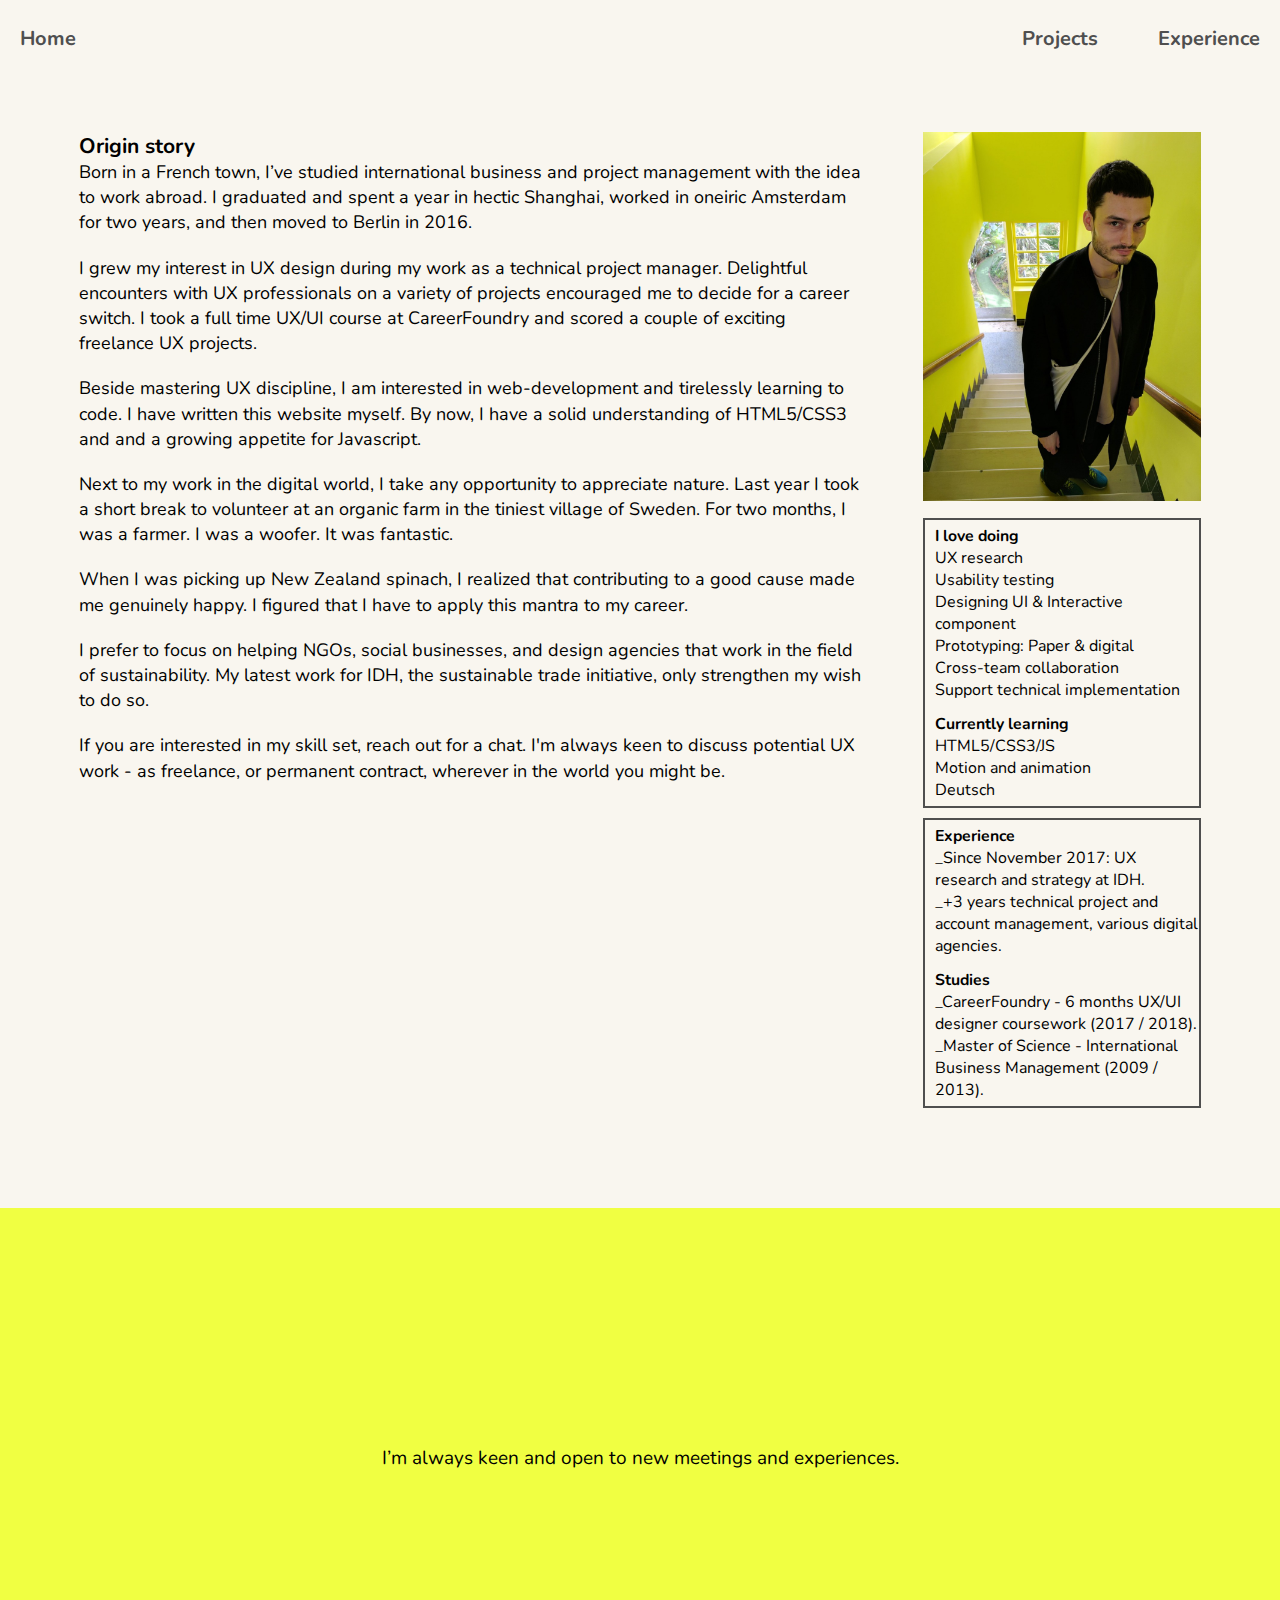
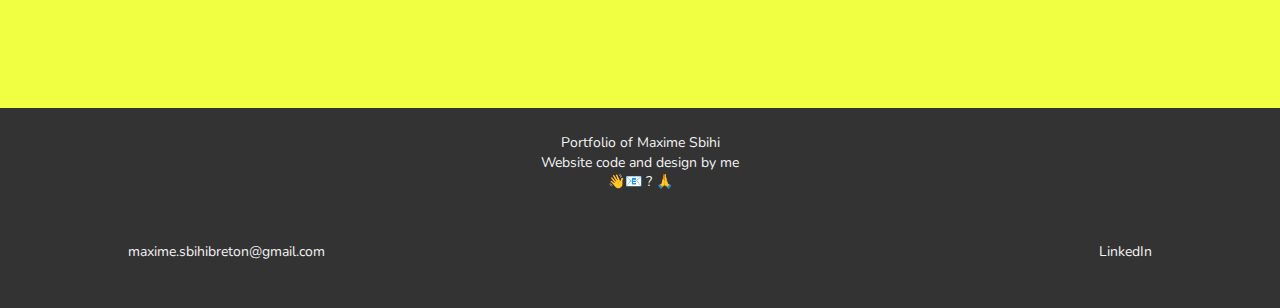
==== experience.html @ 3a401d7e "Update experience.html" ====
<!DOCTYPE html>
<html>
  <head>
    
    <!-- Global site tag (gtag.js) - Google Analytics -->
<script async src="https://www.googletagmanager.com/gtag/js?id=UA-114284497-1"></script>
<script>
  window.dataLayer = window.dataLayer || [];
  function gtag(){dataLayer.push(arguments);}
  gtag('js', new Date());

  gtag('config', 'UA-114284497-1');
</script>

    
    <meta charset="utf-8">
    <meta name="viewport" content="width=device-width, initial-scale=1, shrink-to-fit=no">
    <meta name="description" content="UX designer based in Berlin. I do user research and testings, UI animation and prototype. Freelancer and consultant for agencies, NGOs and start-ups.">
    <link rel="stylesheet" href="/css/experience.css" />
    <title>I like you</title>
    <link href="https://fonts.googleapis.com/css?family=Nunito" rel="stylesheet">
     <link rel="icon" href="/Images/meme.jpg" type="image/gif" sizes="16x16">

  </head>

  <body>

    <header>
      <nav class="mainnav">


          <ul class="nav-ul-flex">

                        <li class="second-lihome"> <a href="index.html" class="second-navlinks">Home</a></li>

                        <li class="second-liprojects"> <a href="/projects/overview.html" class="second-navlinks">Projects</a></li>

                        <li class="second-liabout"> <a href="experience.html" class="second-navlinks">Experience</a> </li>

           </ul>


      </nav>
  </header>

<section class="section-about">

      <div class="grid-container">
          <div class="content">
          <h3>Origin story</h3>
            <p> Born in a French town, I’ve studied international business and project management with the idea to work abroad. I graduated and spent a year in hectic Shanghai, worked in oneiric Amsterdam for two years, and then moved to Berlin in 2016.</p>

            <p>I grew my interest in UX design during my work as a technical project manager. Delightful encounters with UX professionals on a variety of projects encouraged me to decide for a career switch. I took a full time UX/UI course at CareerFoundry and scored a couple of exciting freelance UX projects.</p>

            <p>Beside mastering UX discipline, I am interested in web-development and tirelessly learning to code. I have written this website myself. By now, I have a solid understanding of HTML5/CSS3 and and a growing appetite for Javascript.</p>
            
           <p> Next to my work in the digital world, I take any opportunity to appreciate nature. Last year I took a short break to volunteer at an organic farm in the tiniest village of Sweden. For two months, I was a farmer. I was a woofer. It was fantastic.</p>
           <p> When I was picking up New Zealand spinach, I realized that contributing to a good cause made me genuinely happy. I figured that I have to apply this mantra to my career.</p>

<p>I prefer to focus on helping NGOs, social businesses, and design agencies that work in the field of sustainability. My latest work for IDH, the sustainable trade initiative, only strengthen my wish to do so.</p> 

<p>If you are interested in my skill set, reach out for a chat. I'm always keen to discuss potential UX work - as freelance, or permanent contract, wherever in the world you might be.</p>
            
        </div>

  <div class="image">
    <figure>
      <img src="Images/itsmemax2.jpg" class="photomax" alt="you should see my photo. If not it's broken">
  </figure>

</div>

      <div class="rectangle1">

          <div class="ilovedoinggroup">
          <h5>I love doing</h5>
          <ul>
            <li>UX research </li>
            <li>Usability testing</li>
            <li>Designing UI & Interactive component</li>
            <li>Prototyping: Paper & digital </li>
            <li>Cross-team collaboration</li>
            <li>Support technical implementation</li>
        </ul>
      </div>

        <div class="currentlylearninggroup">
        <h5>Currently learning</h5>
        <ul>
          <li>HTML5/CSS3/JS </li>
          <li>Motion and animation</li>
          <li>Deutsch</li>
      </ul>
    </div>

</div>

        <div class="rectangle2">

          <div class="experience">
          <h5>Experience</h5>
          <ul>
            <li>_Since November 2017: UX research and strategy at IDH.</li>
            <li>_+3 years technical project and account management, various digital agencies.</li>
          </ul>
        </div>

          <div class="studies">
          <h5>Studies</h5>
          <ul>
            <li>_CareerFoundry - 6 months UX/UI designer coursework (2017 / 2018).</li>
            <li>_Master of Science - International Business Management (2009 / 2013).</li>
          </ul>
        </div>

  </div>


</div>

</section>

<section class="contact">
  <div class="contact-flex">
    <p class="contact-text"> I’m always keen and open to new meetings and experiences.</p>
  </div>
</section>

<footer>

  <div class="footer-flex">

  <p class="p-title">Portfolio of Maxime Sbihi<br>
  Website code and design by me<br>
  👋📧 ? 🙏</p>

    <div class="contacts">
      <p class="contact-email"><a class="contacturl" href="mailto:maxime.sbihibreton@gmail.com?subject=Hey Max, hiya!">maxime.sbihibreton@gmail.com</a></p>

      <p class="contact-linkedin"><a class="Linkedinlink" href="https://www.linkedin.com/in/maxime-sbihi-1000/" target="_blank">LinkedIn</a></p>
  </div>

</div>
</footer>


    </body>
</html>
---- css/experience.css ----
* {
  -webkit-box-sizing: border-box;
     -moz-box-sizing: border-box;
          box-sizing: border-box;
  background-color: #F9F6EF;
  margin: 0;
  padding: 0;
}

body {
  font-family: 'Avenir','Nunito', sans-serif;
  font-size: 19px;
}


a {
  text-decoration: none;
  color: black;
}


/* NAVIGATION */
.mainnav {
  margin-top: 5px;
}

.nav-ul-flex {
  display: flex;
  flex-wrap: nowrap;
  width: 100%;
}

.nav-ul-flex > li {
  font-size: 20px;
}

.second-lihome {
  display: flex;
  justify-content: flex-start;
  align-items: center;
  padding: 20px;
  width: 100%;
  font-weight: bold;
}

.second-liprojects {
  display: flex;
  justify-content: center;
  align-items: center;
  padding: 20px;
  width: 180px;
  font-weight: bold;
}

.second-liabout {
  display: flex;
  justify-content: flex-end;
  align-items: center;
  margin-left: auto;
  padding: 20px;
  width: 180px;
  font-weight: bold;
}


.second-navlinks {
  color: #4F4F4F;
}


.second-navlinks:hover {
  color: #FFA1A1;
}


@media (max-width: 500px) {
  .second-liprojects {
    display: flex;
    align-items: center;
    justify-content: center;
    text-align: center;
    padding: 20px;
    margin: 0 auto;
    width: auto;
    font-size: 20px;
    border-right: 2px solid #FFA1A1;
  }

}
/* END NAV */

.section-about {
  margin-top: 60px;
}

.spinach {
  text-decoration: underline;
  text-decoration-color: #4F4F4F;
}

.spinach:hover {
  text-decoration: underline;
  text-decoration-color: #FFA1A1;
  color: #FFA1A1;
}


/* Content in the rectangle */
ul {
  list-style-type: none;
}

li {
  font-size: 16px;
}

/* PHOTO */
img {
  width: 100%;
  height: 100%;
  object-fit: scale-down;
  margin: 0;
  padding: 0;
}



/* GRID AREAS */
.content {
  grid-area: content;
  padding-right: 50px;
  font-size: 18px;

}

.image {
  grid-area: image;
}

.rectangle1 {
  grid-area: skills;
  border: 2px solid #4F4F4F;
}

.rectangle2 {
  grid-area: interests;
  border: 2px solid #4F4F4F;
}

/* STYLE GROUPS */
.ilovedoinggroup {
  margin-bottom: 12px;
  margin-top: 5px;
  padding-left: 10px;
}

.currentlylearninggroup {
  padding-left: 10px;
  padding-bottom: 5px;
}

.experience {
  margin-bottom: 12px;
  margin-top: 5px;
  padding-left: 10px;
}

.studies {
  padding-left: 10px;
  padding-bottom: 5px;
}

/* GRID */
.grid-container {
  display: grid;
  grid-column-gap: 10px;
  grid-row-gap: 10px;
  grid-template-columns: 0.1fr 3fr 0.1fr;
  grid-template-areas:
  ". content ."
  ". image ."
  ". skills ."
  ". interests ."
}

@media (min-width: 500px) {
  .grid-container {
    grid-template-columns: 0.1fr 1fr 1fr 0.1fr;
    grid-template-areas:
    ". content  content ."
    ". image    image ."
    ". skills  interests ."
 }
}

 @media (min-width: 800px) {
  .grid-container {
    grid-template-columns: 0.5fr 6fr 2fr 0.5fr;
    grid-template-rows: auto;
    grid-template-areas:
    ". content  image ."
    ". content skills ."
    ". content interests ."

}
}


/* intro text style */
 p {
  margin-bottom: 20px;
  line-height: 1.4;

}

.p1 {
 margin-bottom: 20px;
 line-height: 1.4;
}




/* Yellow contact section */
.contact-flex {
  width: 100%;
  height: 500px;
  background-color: #F0FF42;
  display: flex;
  justify-content: center;
  margin-top: 100px;
}

.contact-text {
  display: flex;
  align-items: center;
  padding: 0;
  margin: 0;
  background-color: inherit;
}


.contact-flex:hover {
  background-color: #FFA1A1;
  color: white;
}

@media (max-width: 600px) {
  .contact-text {
    margin-left: 20px;
    margin-right: 20px;
    text-align: center;
  }
  }


  
/* Footer  */
footer {
  height: 275px;
  width: 100%;
  background-color: #333333;
  position: absolute;
}

.footer-flex {
  height: 275px;
  width: 100%;
  background-color: #333333;
  position: absolute;
}

.contacts {
  background-color: #333333;
}

footer p {
  color: #F2F2F2;
  font-size: 14px;
  background-color: inherit;
}

.p-title {
  display: block;
  width: 80%;
  height: auto;
  text-align: center;
  justify-content: center;
  margin-left: auto;
  margin-right: auto;
  margin-top: 25px;
  margin-bottom: 90px;
}

.contact-email {
  width: auto;
  text-align: center;
  justify-content: center;
  margin-left: auto;
  margin-right: auto;
  margin-bottom: 20px;
}

.contact-linkedin {
  width: auto;
  text-align: center;
  justify-content: center;
  margin-left: auto;
  margin-right: auto;
}

.Linkedinlink, .contacturl {
  text-decoration: none;
  background-color: inherit;
  color: #F2F2F2;
}


@media (min-width: 600px) {


  footer, .footer-flex {
    height: 200px;
  }

  .p-title {
    display: block;
    justify-content: center;
    width: auto;
    text-align: center;
    margin-left: auto;
    margin-right: auto;
    margin-bottom: 50px;
  }

  .contacts {
    display: flex;
  }

  .contact-email {
    display: flex;
    justify-content: flex-start;
    width: auto;
    text-align: left;
    margin-left: 5%;
    margin-right: auto;
  }


  .contact-linkedin {
    display: flex;
    justify-content: flex-end;
    width: auto;
    text-align: left;
    margin-right: 5%;
    margin-bottom: 0px;
  }

.Linkedinlink:hover {
  color: #1485BD;
}
}


@media (min-width: 900px) {

  .contact-email {
    margin-left: 10%;
  }

  .contact-linkedin {
    margin-right: 10%;
}

}
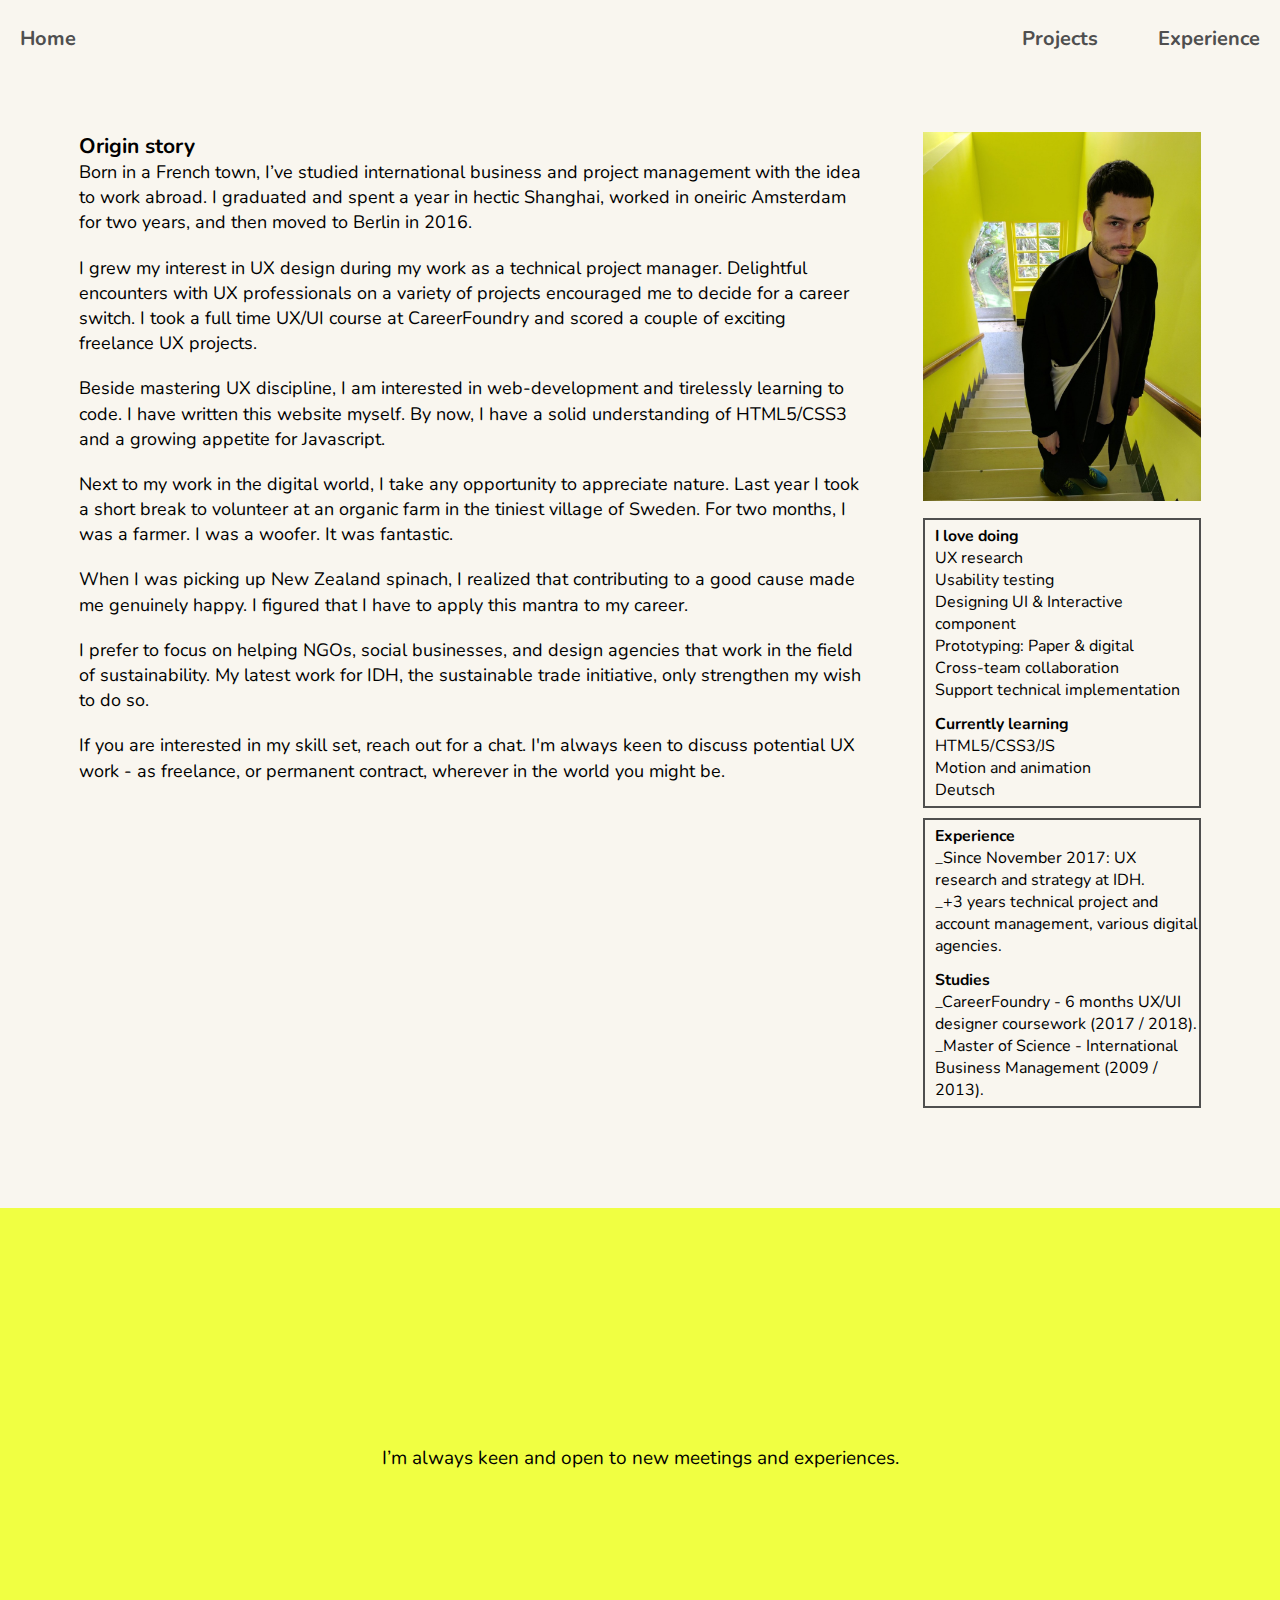
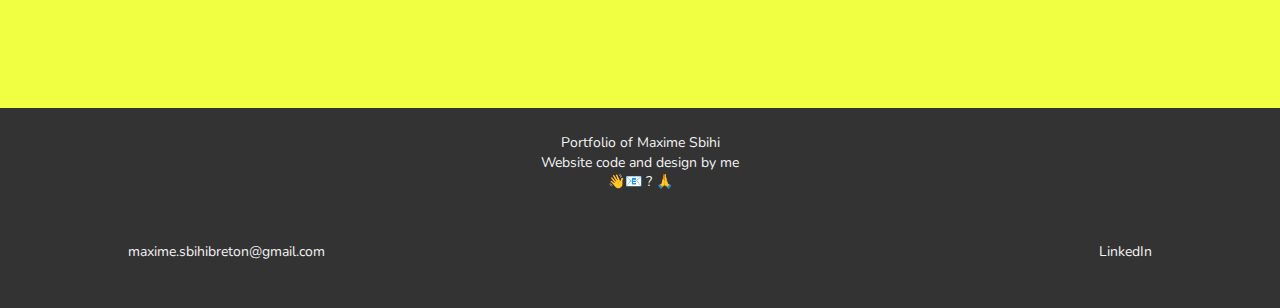
==== commit a69551ca: "Update experience.html" ====
--- a/experience.html
+++ b/experience.html
@@ -52,7 +52,7 @@
 
             <p>I grew my interest in UX design during my work as a technical project manager. Delightful encounters with UX professionals on a variety of projects encouraged me to decide for a career switch. I took a full time UX/UI course at CareerFoundry and scored a couple of exciting freelance UX projects.</p>
 
-            <p>Beside mastering UX discipline, I am interested in web-development and tirelessly learning to code. I have written this website myself. By now, I have a solid understanding of HTML5/CSS3 and and a growing appetite for Javascript.</p>
+            <p>Beside mastering UX discipline, I am interested in web-development and tirelessly learning to code. I have written this website myself. By now, I have a solid understanding of HTML5/CSS3 and a growing appetite for Javascript.</p>
             
            <p> Next to my work in the digital world, I take any opportunity to appreciate nature. Last year I took a short break to volunteer at an organic farm in the tiniest village of Sweden. For two months, I was a farmer. I was a woofer. It was fantastic.</p>
            <p> When I was picking up New Zealand spinach, I realized that contributing to a good cause made me genuinely happy. I figured that I have to apply this mantra to my career.</p>
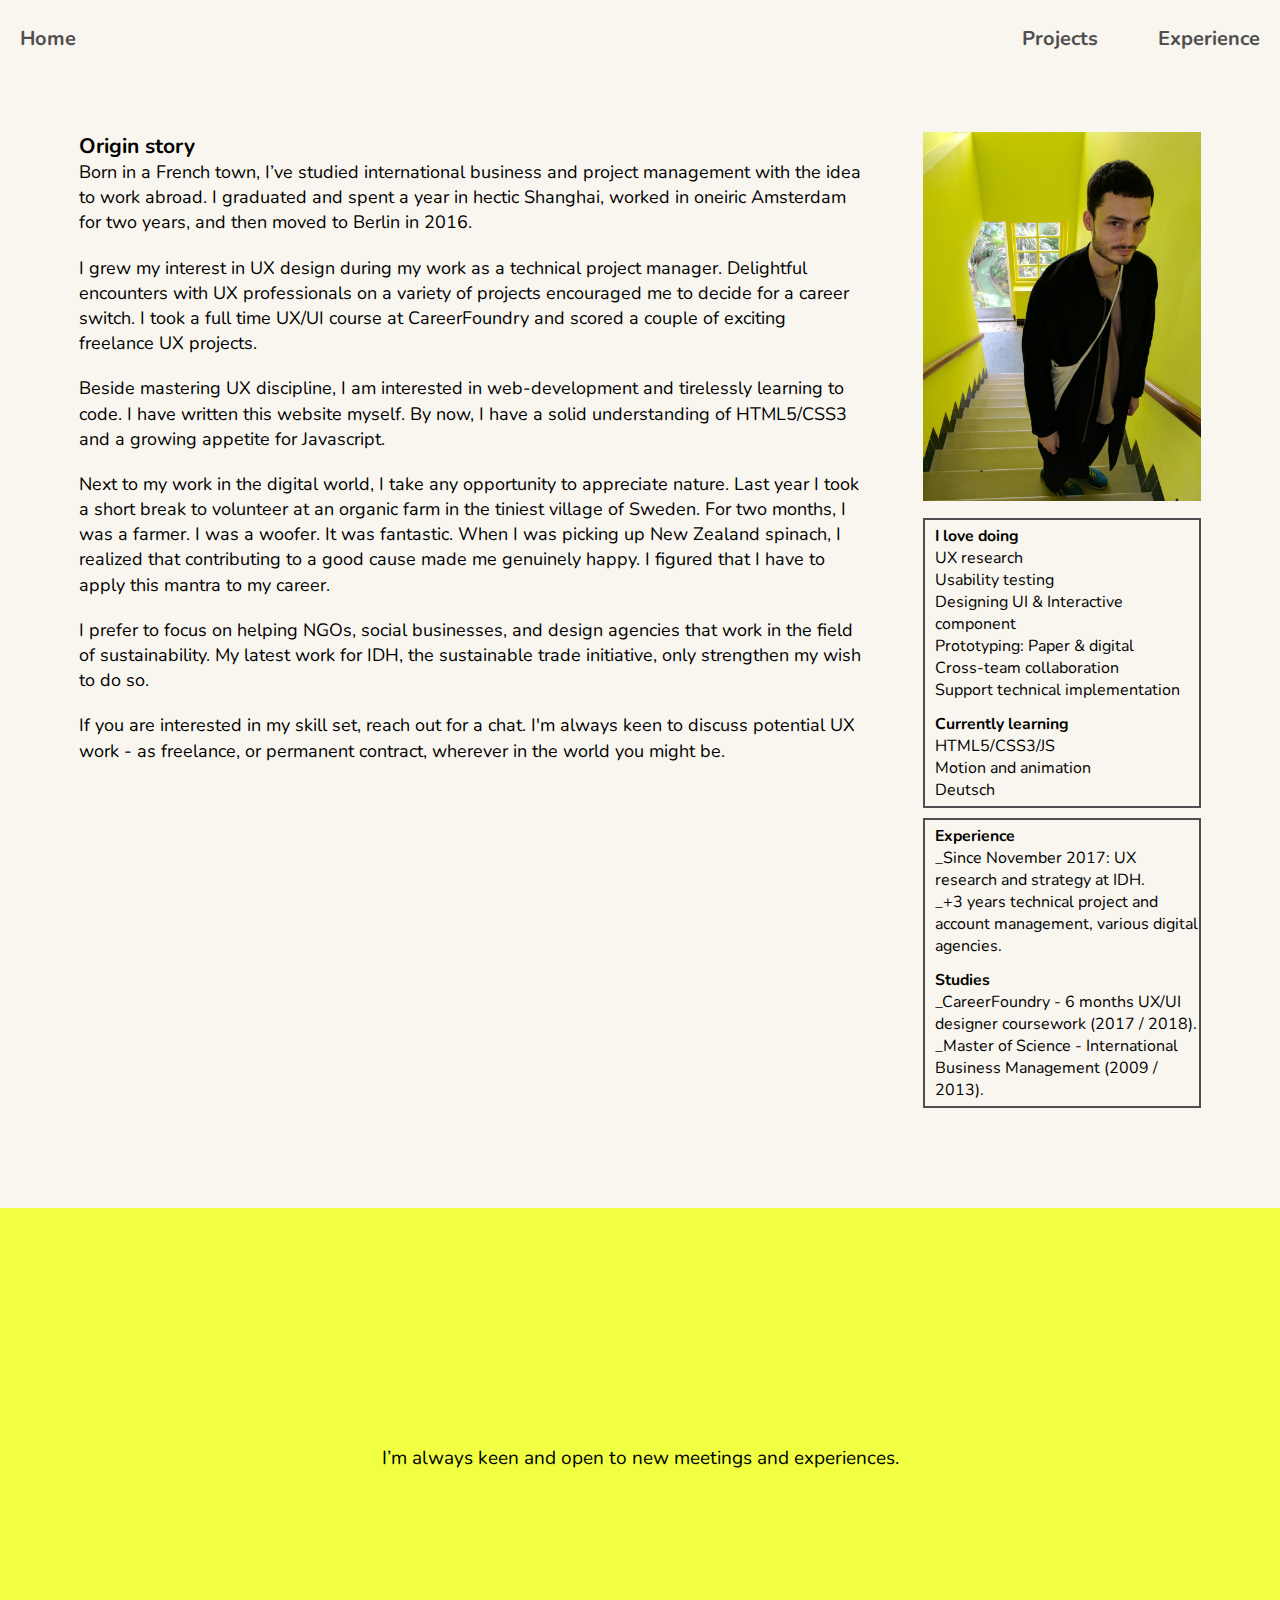
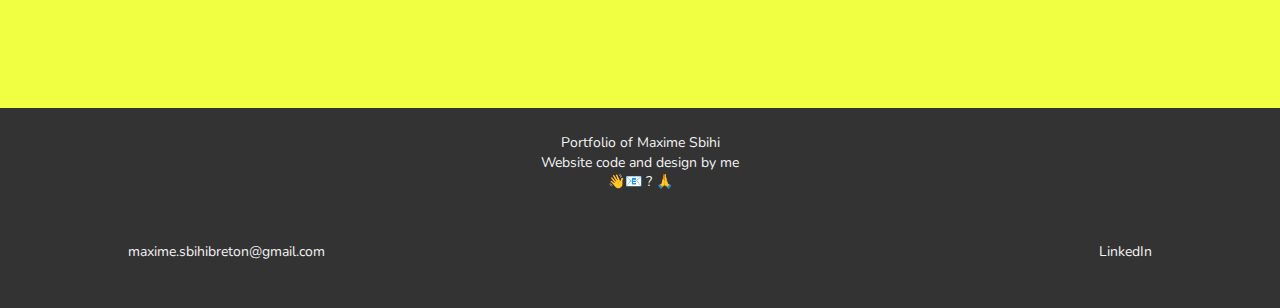
==== commit 6ed7a678: "Update experience.html" ====
--- a/experience.html
+++ b/experience.html
@@ -54,8 +54,7 @@
 
             <p>Beside mastering UX discipline, I am interested in web-development and tirelessly learning to code. I have written this website myself. By now, I have a solid understanding of HTML5/CSS3 and a growing appetite for Javascript.</p>
             
-           <p> Next to my work in the digital world, I take any opportunity to appreciate nature. Last year I took a short break to volunteer at an organic farm in the tiniest village of Sweden. For two months, I was a farmer. I was a woofer. It was fantastic.</p>
-           <p> When I was picking up New Zealand spinach, I realized that contributing to a good cause made me genuinely happy. I figured that I have to apply this mantra to my career.</p>
+           <p> Next to my work in the digital world, I take any opportunity to appreciate nature. Last year I took a short break to volunteer at an organic farm in the tiniest village of Sweden. For two months, I was a farmer. I was a woofer. It was fantastic. When I was picking up New Zealand spinach, I realized that contributing to a good cause made me genuinely happy. I figured that I have to apply this mantra to my career.</p>
 
 <p>I prefer to focus on helping NGOs, social businesses, and design agencies that work in the field of sustainability. My latest work for IDH, the sustainable trade initiative, only strengthen my wish to do so.</p> 
 
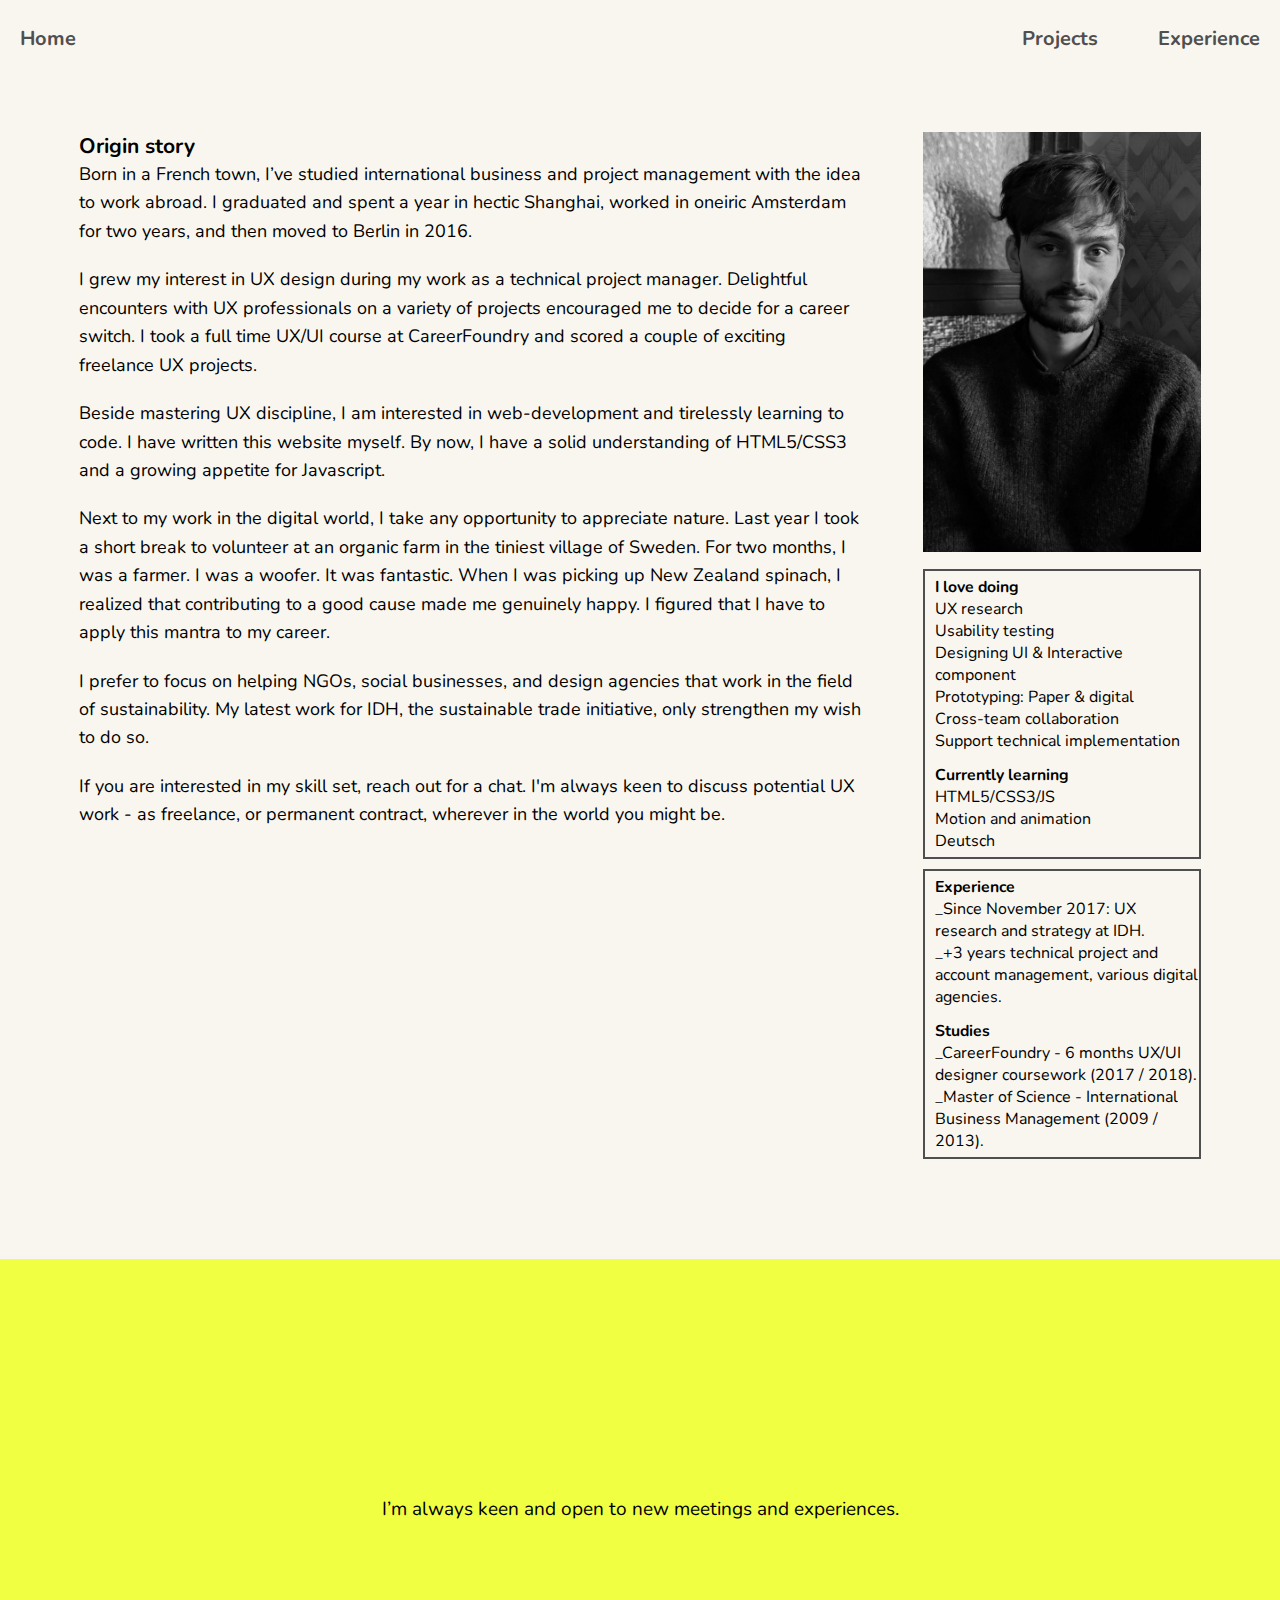
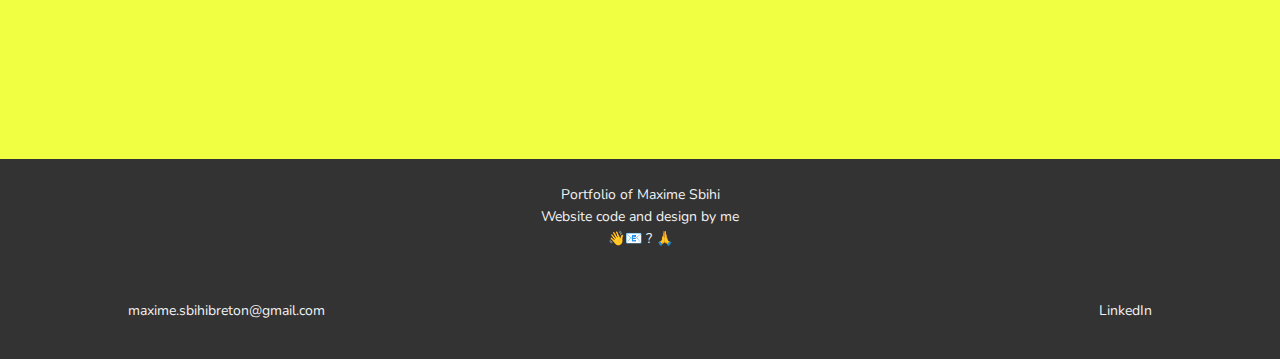
==== commit 0cc95c19: "Update experience.html" ====
--- a/experience.html
+++ b/experience.html
@@ -64,7 +64,7 @@
 
   <div class="image">
     <figure>
-      <img src="Images/itsmemax2.jpg" class="photomax" alt="you should see my photo. If not it's broken">
+      <img src="Images/itsmeMax.jpg" class="photomax" alt="you should see my photo. If not it's broken">
   </figure>
 
 </div>
--- a/css/experience.css
+++ b/css/experience.css
@@ -209,8 +209,7 @@
 /* intro text style */
  p {
   margin-bottom: 20px;
-  line-height: 1.4;
-
+  line-height: 1.58;
 }
 
 .p1 {
@@ -229,6 +228,8 @@
   display: flex;
   justify-content: center;
   margin-top: 100px;
+  transition: background-color 0.3s;
+
 }
 
 .contact-text {
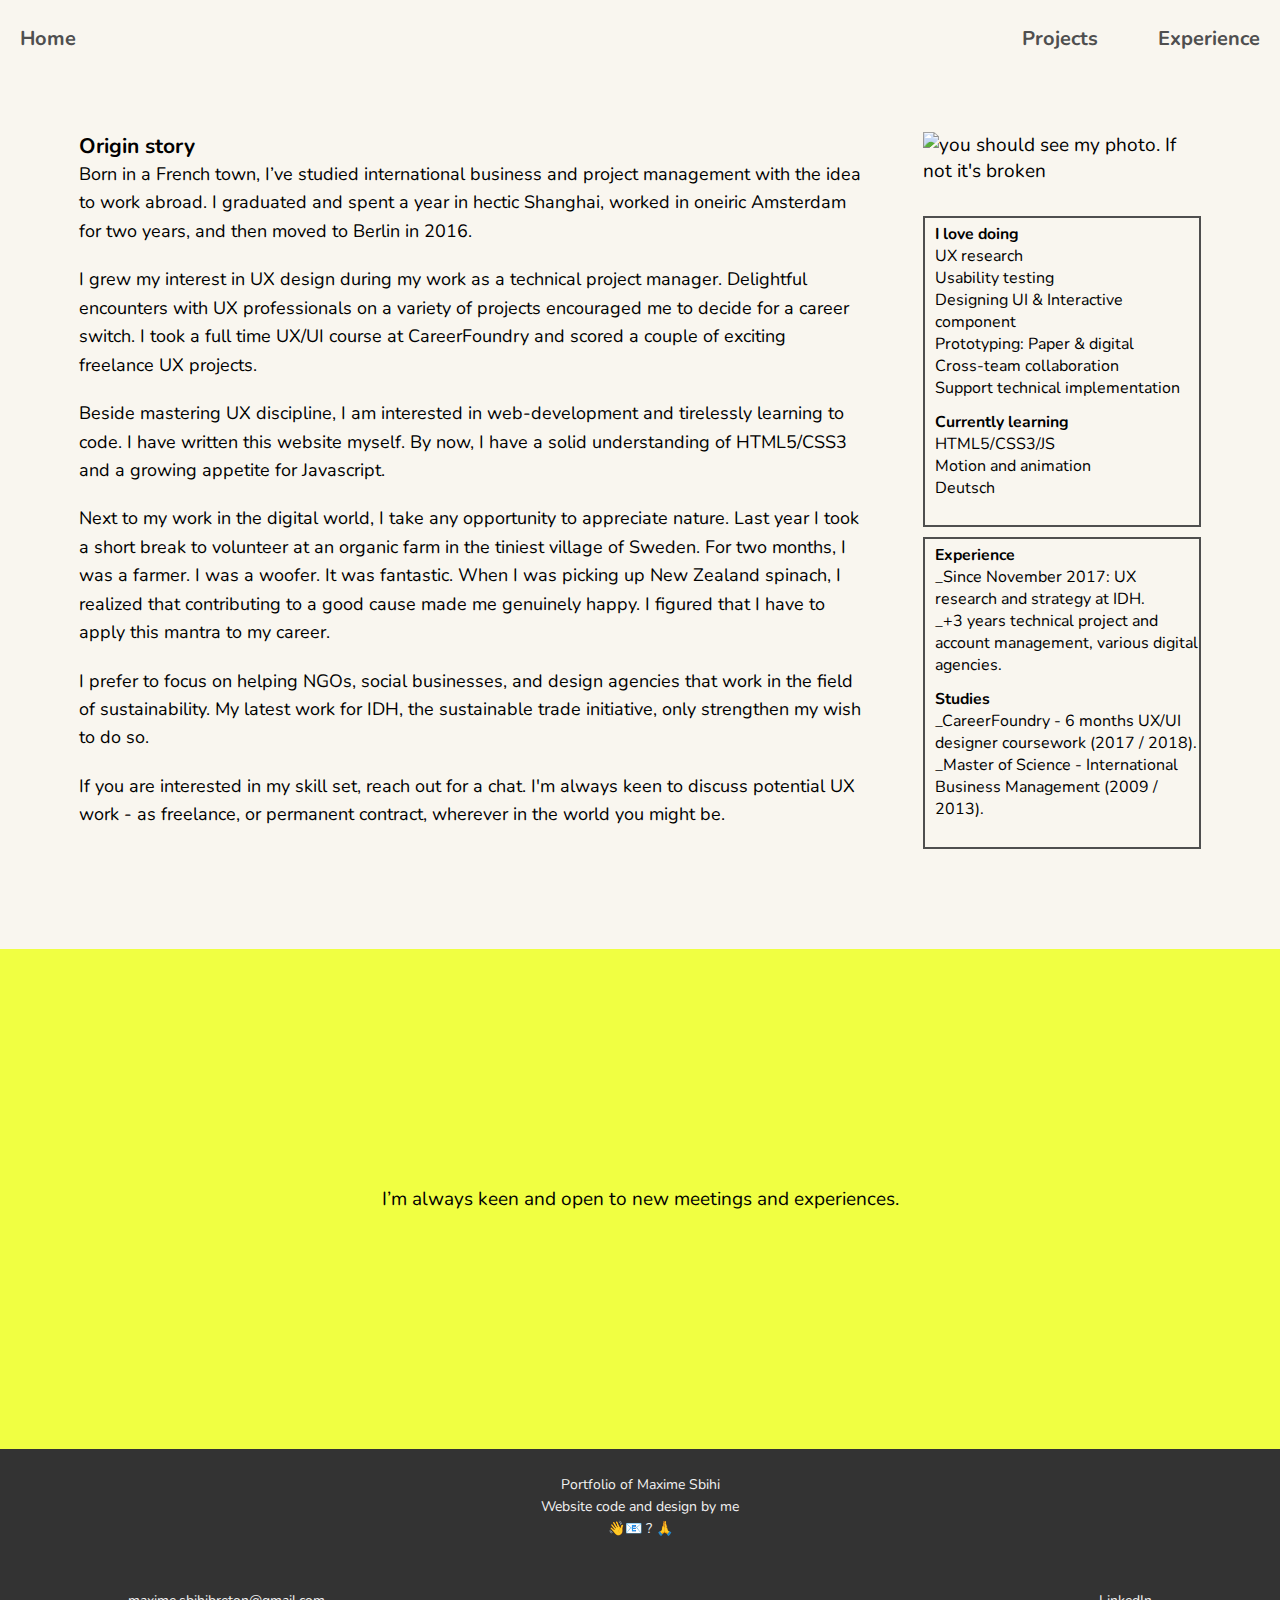
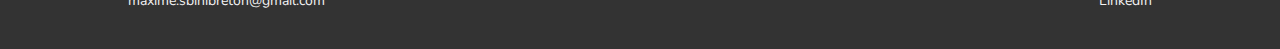
==== commit b0090e1e: "Update experience.html" ====
--- a/experience.html
+++ b/experience.html
@@ -64,7 +64,7 @@
 
   <div class="image">
     <figure>
-      <img src="Images/itsmeMax.jpg" class="photomax" alt="you should see my photo. If not it's broken">
+      <img src="Images/itsmeMaxv3.jpg" class="photomax" alt="you should see my photo. If not it's broken">
   </figure>
 
 </div>
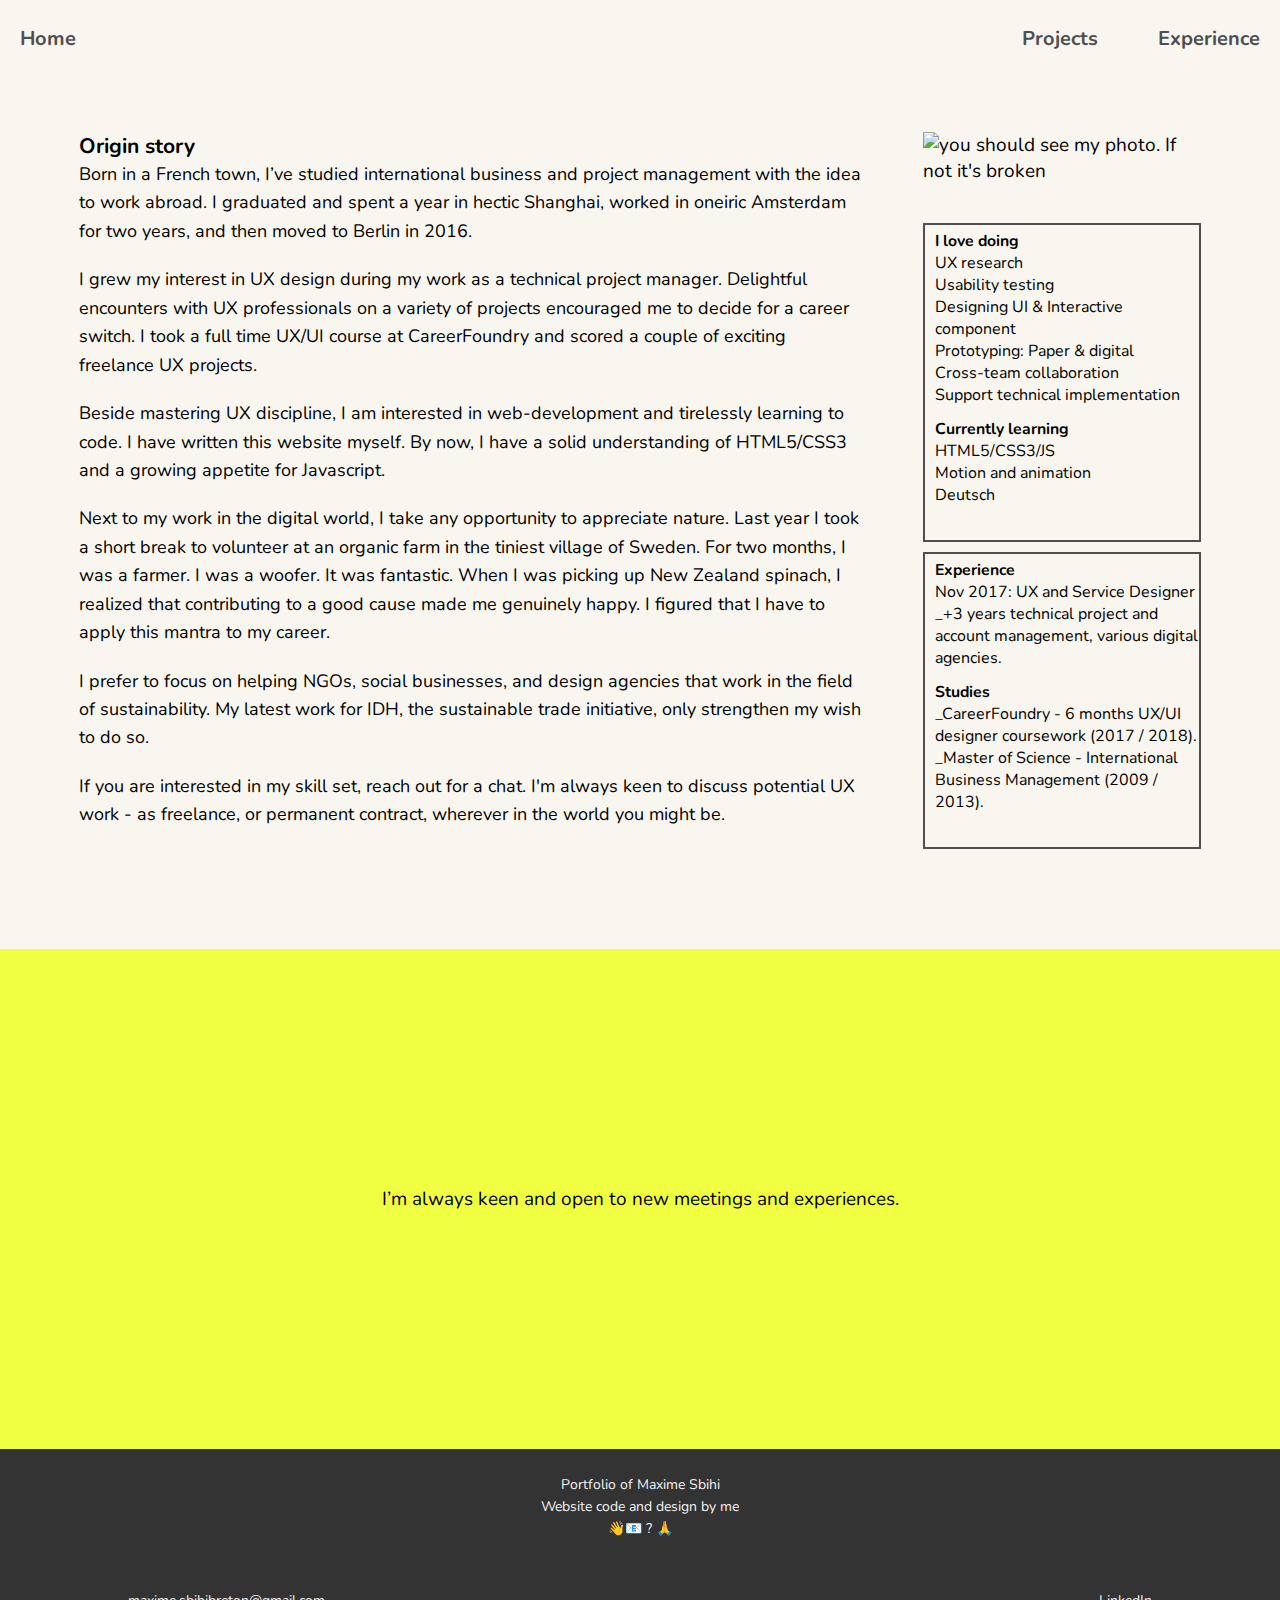
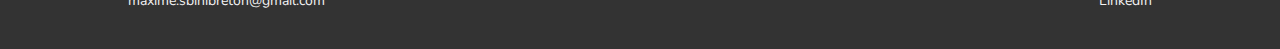
==== commit 11f5e4d1: "Update experience.html" ====
--- a/experience.html
+++ b/experience.html
@@ -99,7 +99,7 @@
           <div class="experience">
           <h5>Experience</h5>
           <ul>
-            <li>_Since November 2017: UX research and strategy at IDH.</li>
+            <li>Nov 2017: UX and Service Designer</li>
             <li>_+3 years technical project and account management, various digital agencies.</li>
           </ul>
         </div>
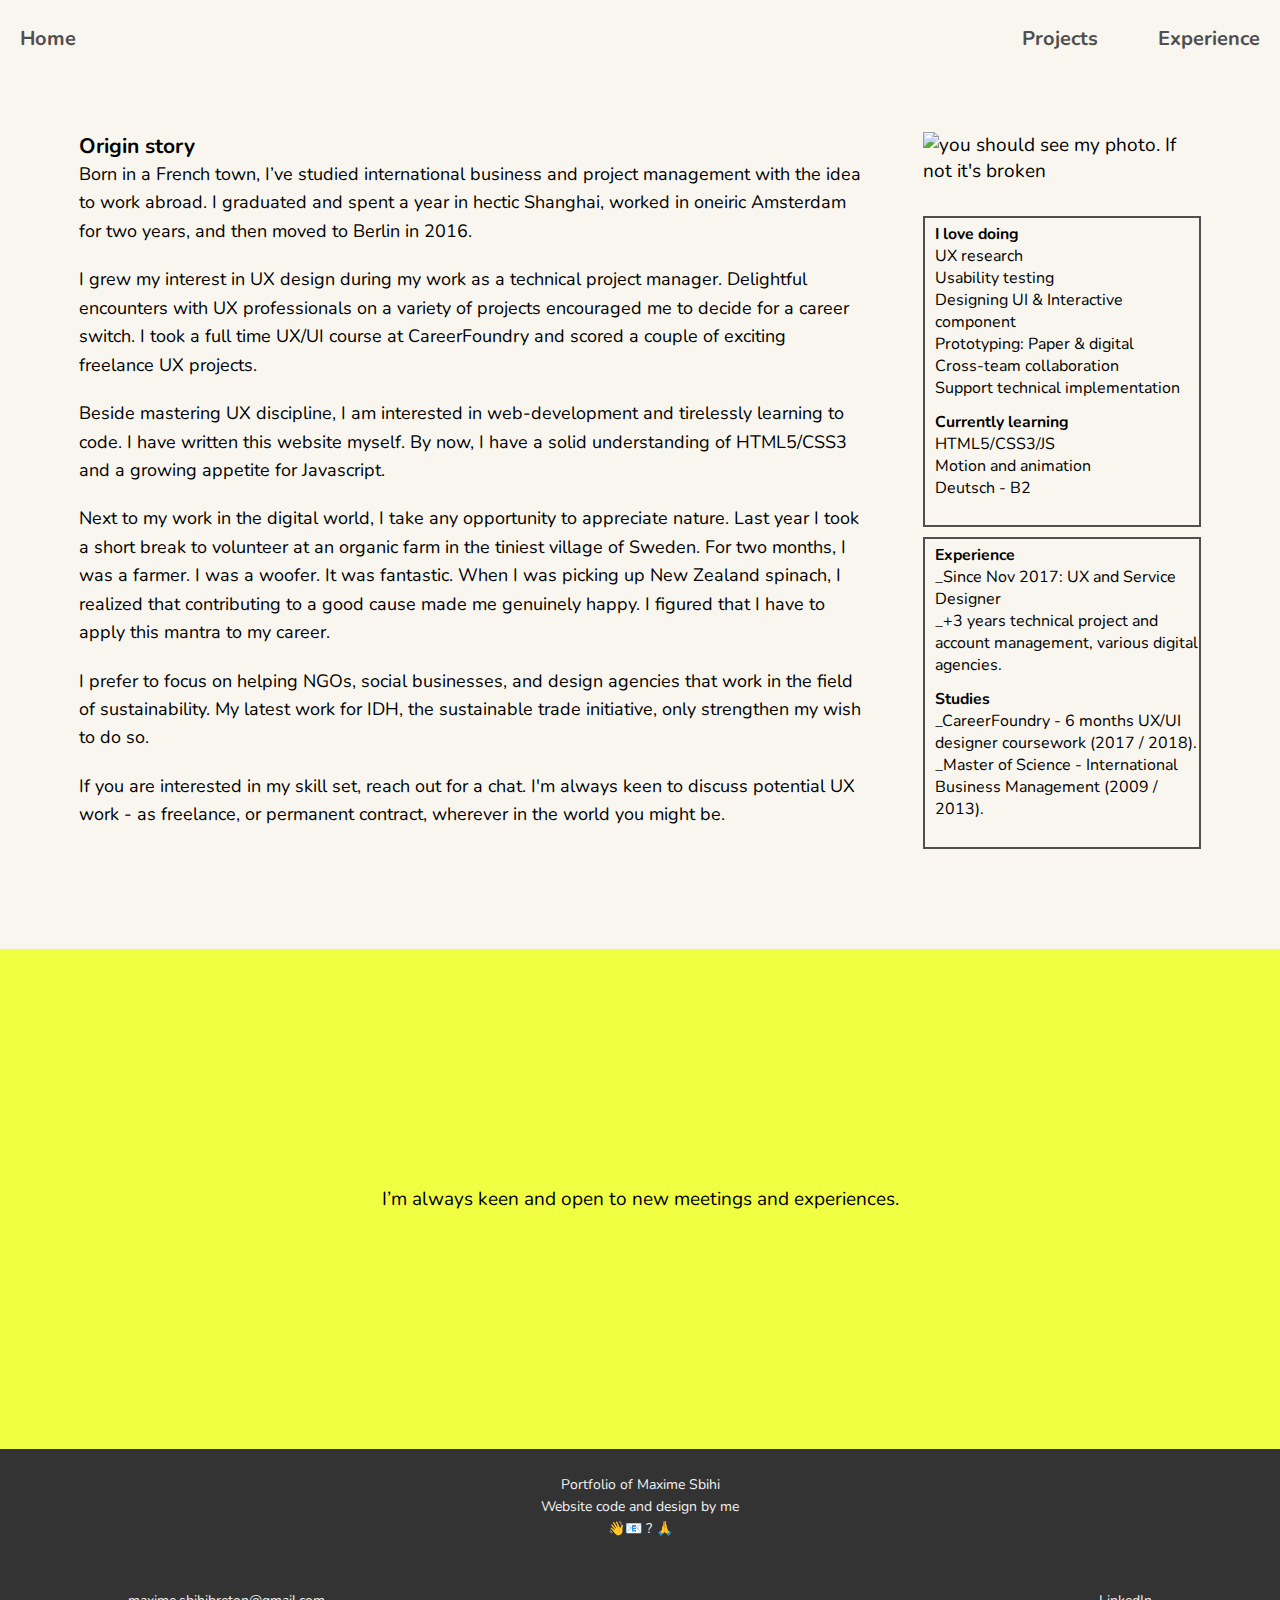
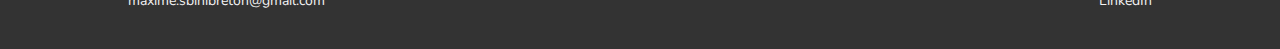
==== commit 6e786617: "Update experience.html" ====
--- a/experience.html
+++ b/experience.html
@@ -88,7 +88,7 @@
         <ul>
           <li>HTML5/CSS3/JS </li>
           <li>Motion and animation</li>
-          <li>Deutsch</li>
+          <li>Deutsch - B2</li>
       </ul>
     </div>
 
@@ -99,7 +99,7 @@
           <div class="experience">
           <h5>Experience</h5>
           <ul>
-            <li>Nov 2017: UX and Service Designer</li>
+            <li>_Since Nov 2017: UX and Service Designer</li>
             <li>_+3 years technical project and account management, various digital agencies.</li>
           </ul>
         </div>
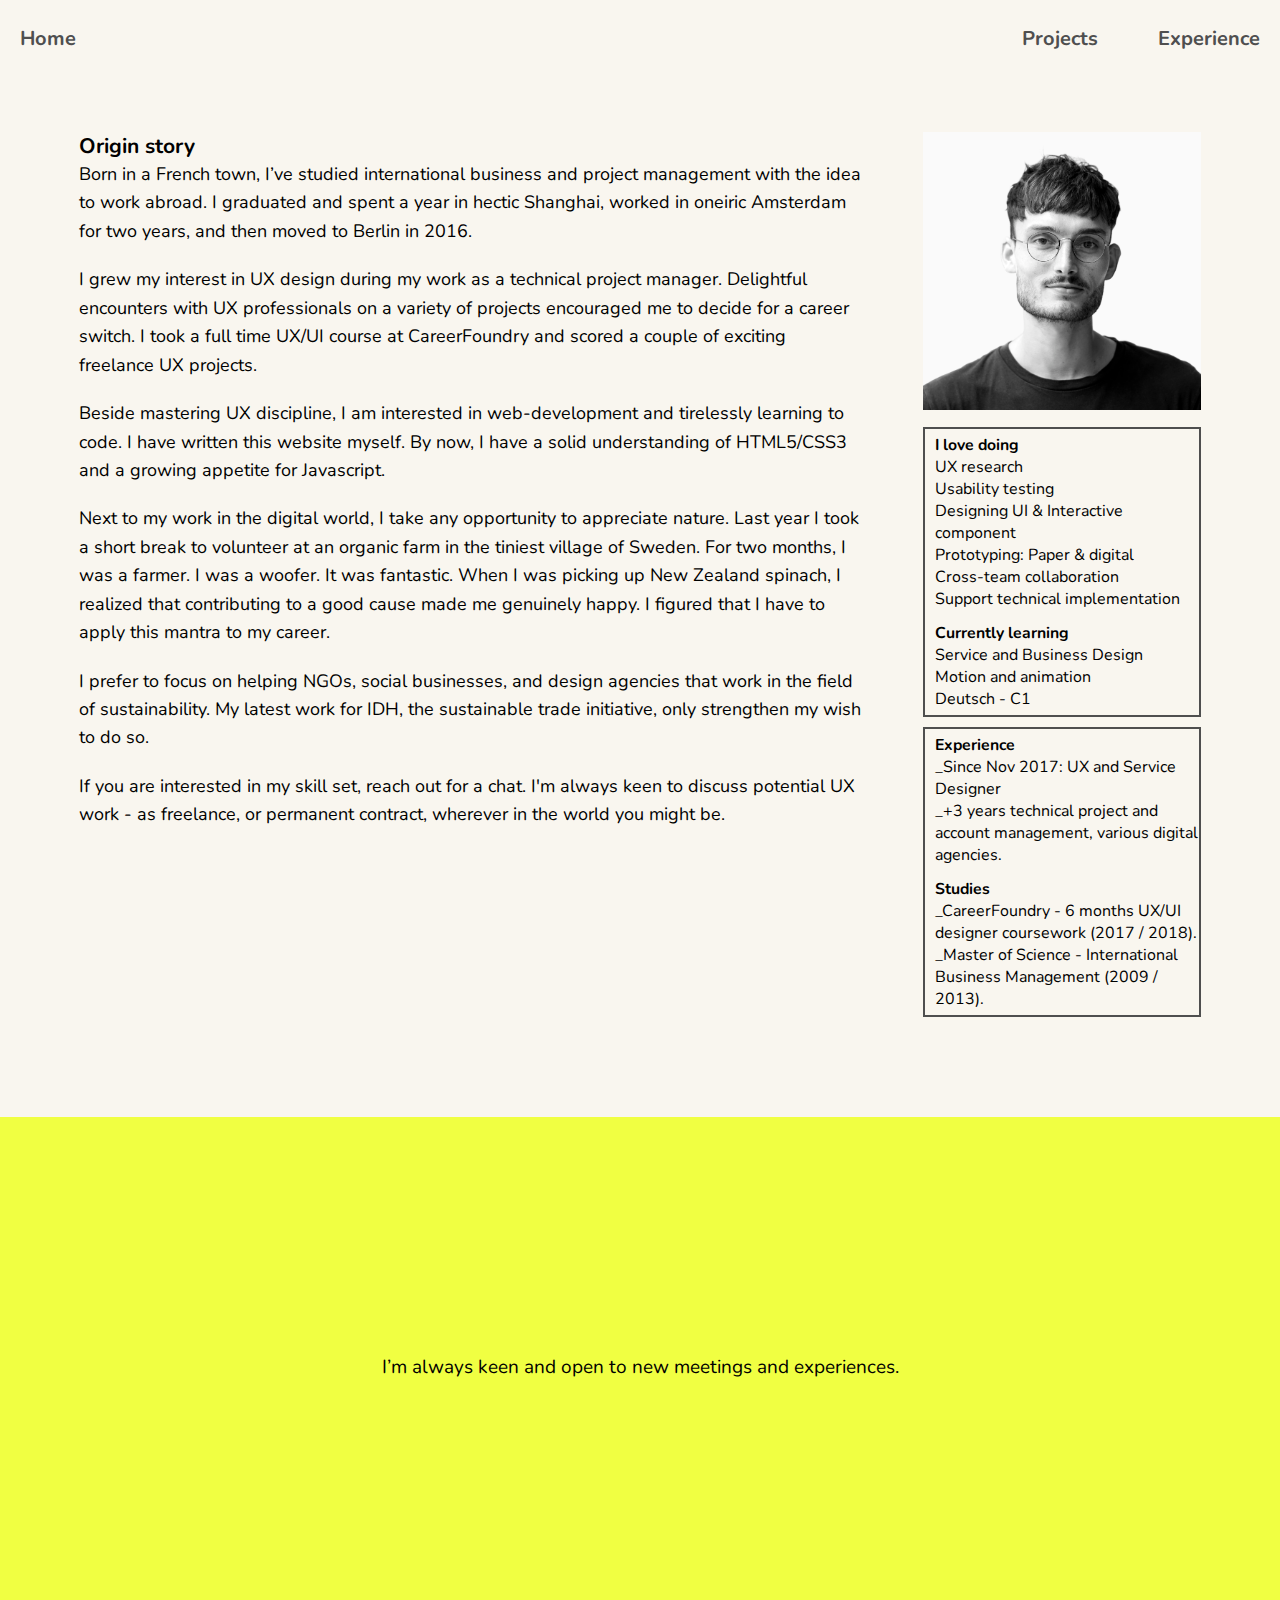
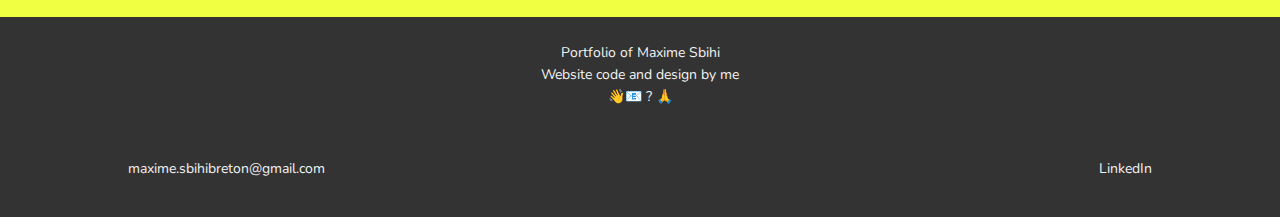
==== commit 200fb421: "Update experience.html" ====
--- a/experience.html
+++ b/experience.html
@@ -86,9 +86,9 @@
         <div class="currentlylearninggroup">
         <h5>Currently learning</h5>
         <ul>
-          <li>HTML5/CSS3/JS </li>
+          <li>Service and Business Design </li>
           <li>Motion and animation</li>
-          <li>Deutsch - B2</li>
+          <li>Deutsch - C1</li>
       </ul>
     </div>
 
